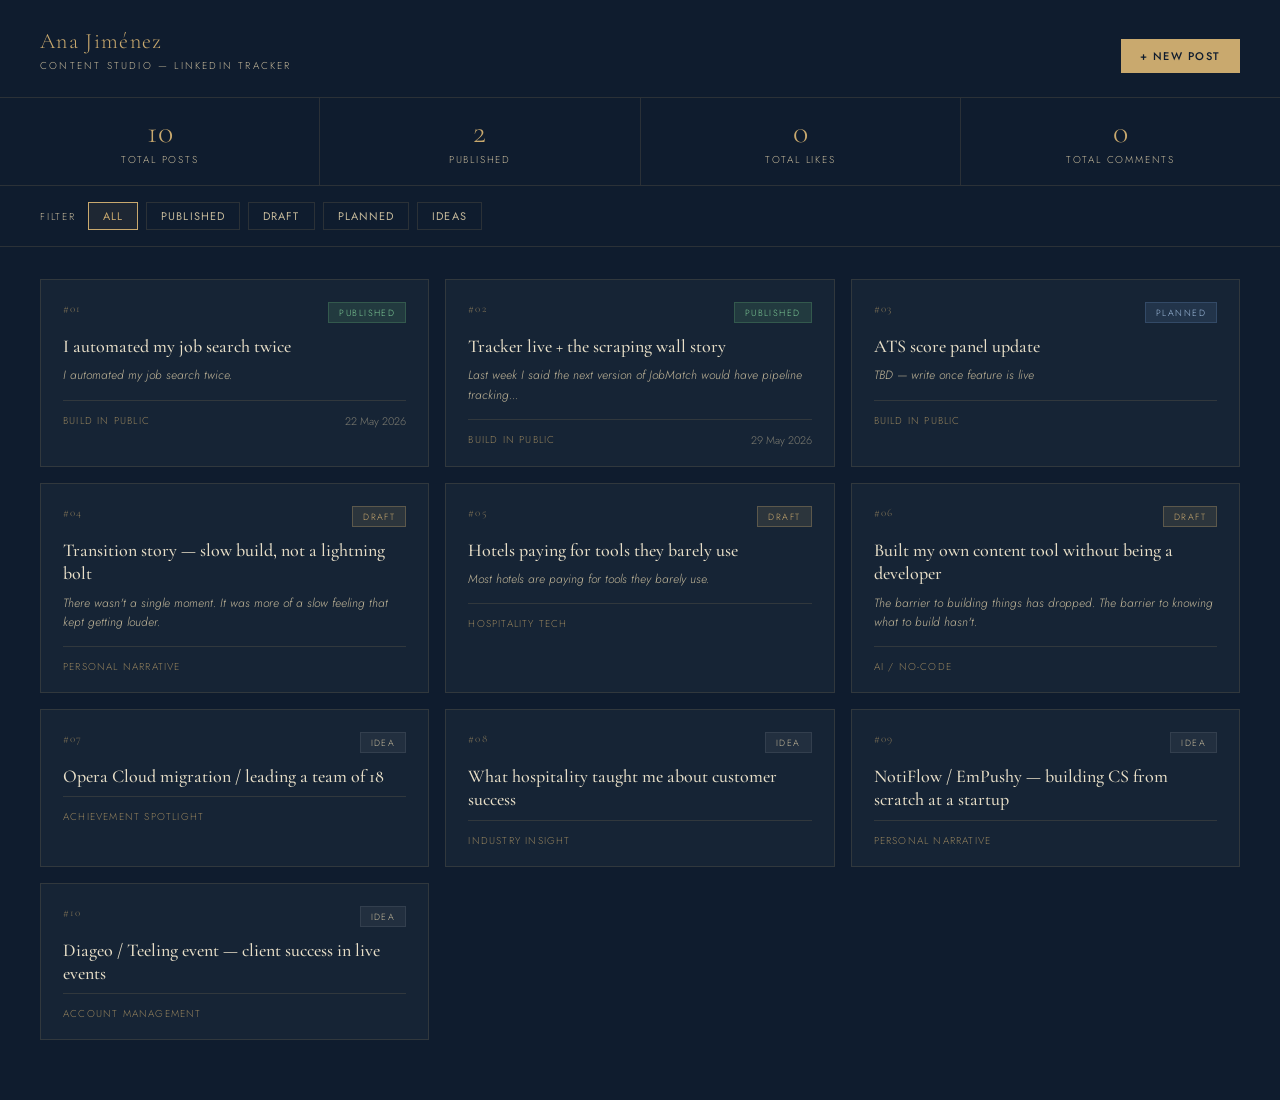
==== studio.html @ 7f32c39e "Add content studio tracker" ====
<!DOCTYPE html>
<html lang="en">
<head>
<meta charset="UTF-8">
<meta name="viewport" content="width=device-width, initial-scale=1.0">
<title>Content Studio — Ana Jiménez</title>
<link href="https://fonts.googleapis.com/css2?family=Cormorant+Garamond:ital,wght@0,400;0,500;0,600;1,400&family=Jost:wght@300;400;500;600&display=swap" rel="stylesheet">
<style>
:root {
  --navy: #0F1C2E;
  --navy-mid: #162435;
  --navy-light: #1e3050;
  --gold: #C9A96E;
  --gold-muted: rgba(201,169,110,0.3);
  --cream: #E8DFC8;
  --cream-muted: #c4b89a;
  --white: #f9f7f3;
  --text: #2a2a2a;
  --text-light: #666;
  --border: rgba(201,169,110,0.15);
}
*, *::before, *::after { box-sizing: border-box; margin: 0; padding: 0; }
html { font-size: 14px; }
body {
  background: var(--navy);
  color: var(--cream);
  font-family: 'Jost', sans-serif;
  font-weight: 300;
  min-height: 100vh;
}
header {
  padding: 28px 40px 24px;
  border-bottom: 1px solid var(--border);
  display: flex;
  align-items: flex-end;
  justify-content: space-between;
  gap: 16px;
}
.brand { display: flex; flex-direction: column; gap: 4px; }
.brand-name { font-family: 'Cormorant Garamond', serif; font-size: 22px; color: var(--gold); letter-spacing: 0.06em; }
.brand-sub { font-size: 10px; letter-spacing: 0.22em; text-transform: uppercase; color: var(--cream-muted); }
.header-actions { display: flex; gap: 10px; align-items: center; }
.btn {
  font-family: 'Jost', sans-serif;
  font-size: 11px;
  letter-spacing: 0.14em;
  text-transform: uppercase;
  padding: 8px 18px;
  border: 1px solid var(--gold-muted);
  background: transparent;
  color: var(--gold);
  cursor: pointer;
  transition: all 0.2s;
}
.btn:hover { background: var(--gold); color: var(--navy); border-color: var(--gold); }
.btn-primary { background: var(--gold); color: var(--navy); border-color: var(--gold); font-weight: 500; }
.btn-primary:hover { background: var(--cream); border-color: var(--cream); }
.stats-bar { display: flex; gap: 0; border-bottom: 1px solid var(--border); }
.stat { flex: 1; padding: 18px 24px; border-right: 1px solid var(--border); text-align: center; }
.stat:last-child { border-right: none; }
.stat-num { font-family: 'Cormorant Garamond', serif; font-size: 32px; color: var(--gold); line-height: 1; margin-bottom: 4px; }
.stat-label { font-size: 10px; letter-spacing: 0.18em; text-transform: uppercase; color: var(--cream-muted); }
.filters {
  padding: 16px 40px;
  display: flex;
  gap: 8px;
  flex-wrap: wrap;
  border-bottom: 1px solid var(--border);
  align-items: center;
}
.filter-label { font-size: 10px; letter-spacing: 0.18em; text-transform: uppercase; color: var(--cream-muted); margin-right: 4px; }
.filter-chip {
  font-family: 'Jost', sans-serif;
  font-size: 11px;
  letter-spacing: 0.1em;
  text-transform: uppercase;
  padding: 5px 14px;
  border: 1px solid var(--border);
  background: transparent;
  color: var(--cream-muted);
  cursor: pointer;
  transition: all 0.18s;
}
.filter-chip:hover { border-color: var(--gold-muted); color: var(--cream); }
.filter-chip.active { border-color: var(--gold); color: var(--gold); background: rgba(201,169,110,0.08); }
.posts-container { padding: 32px 40px 60px; }
.posts-grid { display: grid; grid-template-columns: repeat(auto-fill, minmax(300px, 1fr)); gap: 16px; }
.post-card {
  background: var(--navy-mid);
  border: 1px solid var(--border);
  padding: 22px 22px 18px;
  cursor: pointer;
  transition: all 0.2s;
  position: relative;
  overflow: hidden;
}
.post-card::before {
  content: '';
  position: absolute;
  top: 0; left: 0;
  width: 2px; height: 100%;
  background: var(--gold);
  opacity: 0;
  transition: opacity 0.2s;
}
.post-card:hover { border-color: var(--gold-muted); transform: translateY(-1px); }
.post-card:hover::before { opacity: 1; }
.card-top { display: flex; justify-content: space-between; align-items: flex-start; margin-bottom: 12px; gap: 10px; }
.card-num { font-family: 'Cormorant Garamond', serif; font-size: 11px; color: var(--gold); letter-spacing: 0.1em; opacity: 0.6; flex-shrink: 0; }
.status-badge { font-size: 9px; letter-spacing: 0.16em; text-transform: uppercase; padding: 3px 10px; flex-shrink: 0; }
.status-published  { background: rgba(100,180,120,0.15); color: #7ecb97; border: 1px solid rgba(100,180,120,0.25); }
.status-draft      { background: rgba(201,169,110,0.12); color: var(--gold); border: 1px solid var(--gold-muted); }
.status-planned    { background: rgba(120,160,220,0.12); color: #a0bcde; border: 1px solid rgba(120,160,220,0.2); }
.status-idea       { background: rgba(255,255,255,0.05); color: var(--cream-muted); border: 1px solid rgba(255,255,255,0.08); }
.card-title { font-family: 'Cormorant Garamond', serif; font-size: 18px; font-weight: 500; color: var(--cream); line-height: 1.3; margin-bottom: 8px; }
.card-hook { font-size: 12px; color: var(--cream-muted); line-height: 1.6; font-style: italic; margin-bottom: 14px; display: -webkit-box; -webkit-line-clamp: 2; -webkit-box-orient: vertical; overflow: hidden; }
.card-meta { display: flex; gap: 12px; align-items: center; flex-wrap: wrap; border-top: 1px solid var(--border); padding-top: 12px; }
.card-category { font-size: 10px; letter-spacing: 0.12em; text-transform: uppercase; color: var(--gold); opacity: 0.7; }
.card-date { font-size: 11px; color: var(--cream-muted); opacity: 0.6; margin-left: auto; }
.card-stats { display: flex; gap: 12px; margin-top: 10px; }
.card-stat-item { font-size: 11px; color: var(--cream-muted); display: flex; align-items: center; gap: 4px; }
.card-stat-item span { color: var(--gold); font-weight: 500; }
.empty-state { grid-column: 1/-1; padding: 60px 24px; text-align: center; color: var(--cream-muted); }
.empty-state p { font-size: 13px; opacity: 0.5; }
.modal-overlay {
  position: fixed;
  inset: 0;
  background: rgba(8,14,22,0.88);
  z-index: 1000;
  display: none;
  align-items: center;
  justify-content: center;
  padding: 24px;
  backdrop-filter: blur(4px);
}
.modal-overlay.open { display: flex; }
.modal {
  background: var(--navy-mid);
  border: 1px solid var(--border);
  width: 100%;
  max-width: 560px;
  max-height: 90vh;
  overflow-y: auto;
  padding: 32px;
  position: relative;
  animation: modalIn 0.2s ease;
}
@keyframes modalIn {
  from { opacity: 0; transform: translateY(8px); }
  to   { opacity: 1; transform: translateY(0); }
}
.modal-header { display: flex; justify-content: space-between; align-items: center; margin-bottom: 24px; padding-bottom: 16px; border-bottom: 1px solid var(--border); }
.modal-title { font-family: 'Cormorant Garamond', serif; font-size: 22px; color: var(--gold); }
.modal-close { background: none; border: none; color: var(--cream-muted); cursor: pointer; font-size: 20px; line-height: 1; padding: 4px; transition: color 0.15s; }
.modal-close:hover { color: var(--cream); }
.form-row { margin-bottom: 18px; }
.form-label { display: block; font-size: 10px; letter-spacing: 0.18em; text-transform: uppercase; color: var(--cream-muted); margin-bottom: 6px; }
.form-input, .form-select, .form-textarea {
  width: 100%;
  background: rgba(255,255,255,0.04);
  border: 1px solid var(--border);
  color: var(--cream);
  font-family: 'Jost', sans-serif;
  font-size: 13px;
  font-weight: 300;
  padding: 10px 14px;
  outline: none;
  transition: border-color 0.15s;
}
.form-input:focus, .form-select:focus, .form-textarea:focus { border-color: var(--gold-muted); }
.form-select option { background: var(--navy); }
.form-textarea { resize: vertical; min-height: 72px; line-height: 1.6; }
.form-row-2 { display: grid; grid-template-columns: 1fr 1fr; gap: 14px; }
.form-row-3 { display: grid; grid-template-columns: 1fr 1fr 1fr; gap: 14px; }
.modal-footer { display: flex; gap: 10px; justify-content: flex-end; margin-top: 24px; padding-top: 20px; border-top: 1px solid var(--border); }
.btn-danger { border-color: rgba(200,80,80,0.3); color: #e08080; }
.btn-danger:hover { background: rgba(200,80,80,0.15); }
</style>
</head>
<body>

<header>
  <div class="brand">
    <div class="brand-name">Ana Jiménez</div>
    <div class="brand-sub">Content Studio — LinkedIn Tracker</div>
  </div>
  <div class="header-actions">
    <button class="btn btn-primary" onclick="openModal()">+ New Post</button>
  </div>
</header>

<div class="stats-bar" id="statsBar"></div>

<div class="filters">
  <span class="filter-label">Filter</span>
  <button class="filter-chip active" data-filter="all" onclick="setFilter('all', this)">All</button>
  <button class="filter-chip" data-filter="Published" onclick="setFilter('Published', this)">Published</button>
  <button class="filter-chip" data-filter="Draft" onclick="setFilter('Draft', this)">Draft</button>
  <button class="filter-chip" data-filter="Planned" onclick="setFilter('Planned', this)">Planned</button>
  <button class="filter-chip" data-filter="Idea" onclick="setFilter('Idea', this)">Ideas</button>
</div>

<div class="posts-container">
  <div class="posts-grid" id="postsGrid"></div>
</div>

<div class="modal-overlay" id="modalOverlay" onclick="handleOverlayClick(event)">
  <div class="modal">
    <div class="modal-header">
      <div class="modal-title" id="modalTitle">New Post</div>
      <button class="modal-close" onclick="closeModal()">×</button>
    </div>
    <div class="form-row">
      <label class="form-label">Topic / Angle</label>
      <input class="form-input" id="f-topic" placeholder="What's this post about?" />
    </div>
    <div class="form-row">
      <label class="form-label">Hook — first line</label>
      <input class="form-input" id="f-hook" placeholder="The opening line..." />
    </div>
    <div class="form-row">
      <label class="form-label">Category</label>
      <select class="form-select" id="f-category">
        <option value="">— choose —</option>
        <option>Build in Public</option>
        <option>Personal Narrative</option>
        <option>Achievement Spotlight</option>
        <option>Hospitality Tech</option>
        <option>AI / No-Code</option>
        <option>Account Management</option>
        <option>Industry Insight</option>
      </select>
    </div>
    <div class="form-row-2">
      <div class="form-row" style="margin-bottom:0">
        <label class="form-label">Status</label>
        <select class="form-select" id="f-status">
          <option>Idea</option>
          <option>Planned</option>
          <option>Draft</option>
          <option>Published</option>
        </select>
      </div>
      <div class="form-row" style="margin-bottom:0">
        <label class="form-label">Scheduled / Published</label>
        <input class="form-input" id="f-date" type="date" />
      </div>
    </div>
    <div style="margin-top:18px"></div>
    <div class="form-row-3">
      <div class="form-row" style="margin-bottom:0">
        <label class="form-label">Likes</label>
        <input class="form-input" id="f-likes" type="number" placeholder="0" min="0" />
      </div>
      <div class="form-row" style="margin-bottom:0">
        <label class="form-label">Comments</label>
        <input class="form-input" id="f-comments" type="number" placeholder="0" min="0" />
      </div>
      <div class="form-row" style="margin-bottom:0">
        <label class="form-label">Reposts</label>
        <input class="form-input" id="f-reposts" type="number" placeholder="0" min="0" />
      </div>
    </div>
    <div class="form-row" style="margin-top:18px">
      <label class="form-label">Notes</label>
      <textarea class="form-textarea" id="f-notes" placeholder="Learnings, ideas for next time..."></textarea>
    </div>
    <div class="modal-footer">
      <button class="btn btn-danger" id="deleteBtn" onclick="deletePost()" style="display:none; margin-right:auto">Delete</button>
      <button class="btn" onclick="closeModal()">Cancel</button>
      <button class="btn btn-primary" onclick="savePost()">Save Post</button>
    </div>
  </div>
</div>

<script>
const STORAGE_KEY = 'ana_linkedin_posts';
let posts = [];
let editingId = null;
let activeFilter = 'all';

const SEED = [
  { id: 1, topic: "I automated my job search twice", hook: "I automated my job search twice.", category: "Build in Public", status: "Published", date: "2026-05-22", likes: 0, comments: 0, reposts: 0, notes: "Make.com + Gemini vs Flask + Claude. Option A storytelling version." },
  { id: 2, topic: "Tracker live + the scraping wall story", hook: "Last week I said the next version of JobMatch would have pipeline tracking...", category: "Build in Public", status: "Published", date: "2026-05-29", likes: 0, comments: 0, reposts: 0, notes: "Follow-up to post 1. LinkedIn & Indeed blocked scraping — manual step is the point." },
  { id: 3, topic: "ATS score panel update", hook: "TBD — write once feature is live", category: "Build in Public", status: "Planned", date: "", likes: 0, comments: 0, reposts: 0, notes: "Next up. Feature in progress." },
  { id: 4, topic: "Transition story — slow build, not a lightning bolt", hook: "There wasn't a single moment. It was more of a slow feeling that kept getting louder.", category: "Personal Narrative", status: "Draft", date: "", likes: 0, comments: 0, reposts: 0, notes: "" },
  { id: 5, topic: "Hotels paying for tools they barely use", hook: "Most hotels are paying for tools they barely use.", category: "Hospitality Tech", status: "Draft", date: "", likes: 0, comments: 0, reposts: 0, notes: "750 hours saved, zero extra cost angle." },
  { id: 6, topic: "Built my own content tool without being a developer", hook: "The barrier to building things has dropped. The barrier to knowing what to build hasn't.", category: "AI / No-Code", status: "Draft", date: "", likes: 0, comments: 0, reposts: 0, notes: "" },
  { id: 7, topic: "Opera Cloud migration / leading a team of 18", hook: "TBD", category: "Achievement Spotlight", status: "Idea", date: "", likes: 0, comments: 0, reposts: 0, notes: "Full migration, team of 18, Microsoft €1M moment." },
  { id: 8, topic: "What hospitality taught me about customer success", hook: "TBD", category: "Industry Insight", status: "Idea", date: "", likes: 0, comments: 0, reposts: 0, notes: "Ops, relationships, zero margin for error." },
  { id: 9, topic: "NotiFlow / EmPushy — building CS from scratch at a startup", hook: "TBD", category: "Personal Narrative", status: "Idea", date: "", likes: 0, comments: 0, reposts: 0, notes: "" },
  { id: 10, topic: "Diageo / Teeling event — client success in live events", hook: "TBD", category: "Account Management", status: "Idea", date: "", likes: 0, comments: 0, reposts: 0, notes: "PowerPlay card, room inventory re-engineering." },
];

function load() {
  try {
    const raw = localStorage.getItem(STORAGE_KEY);
    posts = raw ? JSON.parse(raw) : JSON.parse(JSON.stringify(SEED));
  } catch { posts = JSON.parse(JSON.stringify(SEED)); }
  render();
}

function save() {
  try { localStorage.setItem(STORAGE_KEY, JSON.stringify(posts)); } catch {}
}

function nextId() { return posts.length ? Math.max(...posts.map(p => p.id)) + 1 : 1; }

function setFilter(val, el) {
  activeFilter = val;
  document.querySelectorAll('.filter-chip').forEach(c => c.classList.remove('active'));
  el.classList.add('active');
  render();
}

function statusClass(s) {
  if (s === 'Published') return 'status-published';
  if (s === 'Draft')     return 'status-draft';
  if (s === 'Planned')   return 'status-planned';
  return 'status-idea';
}

function fmtDate(d) {
  if (!d) return '';
  try { return new Date(d + 'T00:00:00').toLocaleDateString('en-IE', { day:'numeric', month:'short', year:'numeric' }); }
  catch { return d; }
}

function renderStats() {
  const total     = posts.length;
  const published = posts.filter(p => p.status === 'Published').length;
  const likes     = posts.reduce((a, p) => a + (parseInt(p.likes) || 0), 0);
  const comments  = posts.reduce((a, p) => a + (parseInt(p.comments) || 0), 0);
  document.getElementById('statsBar').innerHTML = `
    <div class="stat"><div class="stat-num">${total}</div><div class="stat-label">Total Posts</div></div>
    <div class="stat"><div class="stat-num">${published}</div><div class="stat-label">Published</div></div>
    <div class="stat"><div class="stat-num">${likes}</div><div class="stat-label">Total Likes</div></div>
    <div class="stat"><div class="stat-num">${comments}</div><div class="stat-label">Total Comments</div></div>
  `;
}

function render() {
  renderStats();
  const filtered = activeFilter === 'all' ? posts : posts.filter(p => p.status === activeFilter);
  const grid = document.getElementById('postsGrid');
  if (!filtered.length) {
    grid.innerHTML = '<div class="empty-state"><p>No posts in this category yet.</p></div>';
    return;
  }
  grid.innerHTML = filtered.map(p => `
    <div class="post-card" onclick="openModal(${p.id})">
      <div class="card-top">
        <div class="card-num">#${String(p.id).padStart(2,'0')}</div>
        <div class="status-badge ${statusClass(p.status)}">${p.status}</div>
      </div>
      <div class="card-title">${p.topic || 'Untitled'}</div>
      ${p.hook && p.hook !== 'TBD' ? `<div class="card-hook">${p.hook}</div>` : ''}
      <div class="card-meta">
        ${p.category ? `<div class="card-category">${p.category}</div>` : ''}
        ${p.date ? `<div class="card-date">${fmtDate(p.date)}</div>` : ''}
      </div>
      ${(p.likes || p.comments || p.reposts) ? `
      <div class="card-stats">
        ${p.likes    ? `<div class="card-stat-item">♥ <span>${p.likes}</span></div>` : ''}
        ${p.comments ? `<div class="card-stat-item">💬 <span>${p.comments}</span></div>` : ''}
        ${p.reposts  ? `<div class="card-stat-item">↺ <span>${p.reposts}</span></div>` : ''}
      </div>` : ''}
    </div>
  `).join('');
}

function openModal(id) {
  editingId = id || null;
  const overlay = document.getElementById('modalOverlay');
  const deleteBtn = document.getElementById('deleteBtn');
  if (id) {
    const p = posts.find(x => x.id === id);
    if (!p) return;
    document.getElementById('modalTitle').textContent = `Edit Post #${String(id).padStart(2,'0')}`;
    document.getElementById('f-topic').value    = p.topic    || '';
    document.getElementById('f-hook').value     = p.hook !== 'TBD' ? (p.hook || '') : '';
    document.getElementById('f-category').value = p.category || '';
    document.getElementById('f-status').value   = p.status   || 'Idea';
    document.getElementById('f-date').value     = p.date     || '';
    document.getElementById('f-likes').value    = p.likes    || '';
    document.getElementById('f-comments').value = p.comments || '';
    document.getElementById('f-reposts').value  = p.reposts  || '';
    document.getElementById('f-notes').value    = p.notes    || '';
    deleteBtn.style.display = 'block';
  } else {
    document.getElementById('modalTitle').textContent = 'New Post';
    ['f-topic','f-hook','f-category','f-date','f-notes'].forEach(id => document.getElementById(id).value = '');
    ['f-likes','f-comments','f-reposts'].forEach(id => document.getElementById(id).value = '');
    document.getElementById('f-status').value = 'Idea';
    deleteBtn.style.display = 'none';
  }
  overlay.classList.add('open');
}

function closeModal() {
  document.getElementById('modalOverlay').classList.remove('open');
  editingId = null;
}

function handleOverlayClick(e) {
  if (e.target === document.getElementById('modalOverlay')) closeModal();
}

function savePost() {
  const topic = document.getElementById('f-topic').value.trim();
  if (!topic) { document.getElementById('f-topic').focus(); return; }
  const data = {
    topic,
    hook:     document.getElementById('f-hook').value.trim()     || 'TBD',
    category: document.getElementById('f-category').value        || '',
    status:   document.getElementById('f-status').value          || 'Idea',
    date:     document.getElementById('f-date').value            || '',
    likes:    parseInt(document.getElementById('f-likes').value)    || 0,
    comments: parseInt(document.getElementById('f-comments').value) || 0,
    reposts:  parseInt(document.getElementById('f-reposts').value)  || 0,
    notes:    document.getElementById('f-notes').value.trim()    || '',
  };
  if (editingId) {
    const idx = posts.findIndex(p => p.id === editingId);
    if (idx > -1) posts[idx] = { ...posts[idx], ...data };
  } else {
    posts.push({ id: nextId(), ...data });
  }
  save();
  closeModal();
  render();
}

function deletePost() {
  if (!editingId) return;
  if (!confirm('Delete this post entry?')) return;
  posts = posts.filter(p => p.id !== editingId);
  save();
  closeModal();
  render();
}

load();
</script>
</body>
</html>
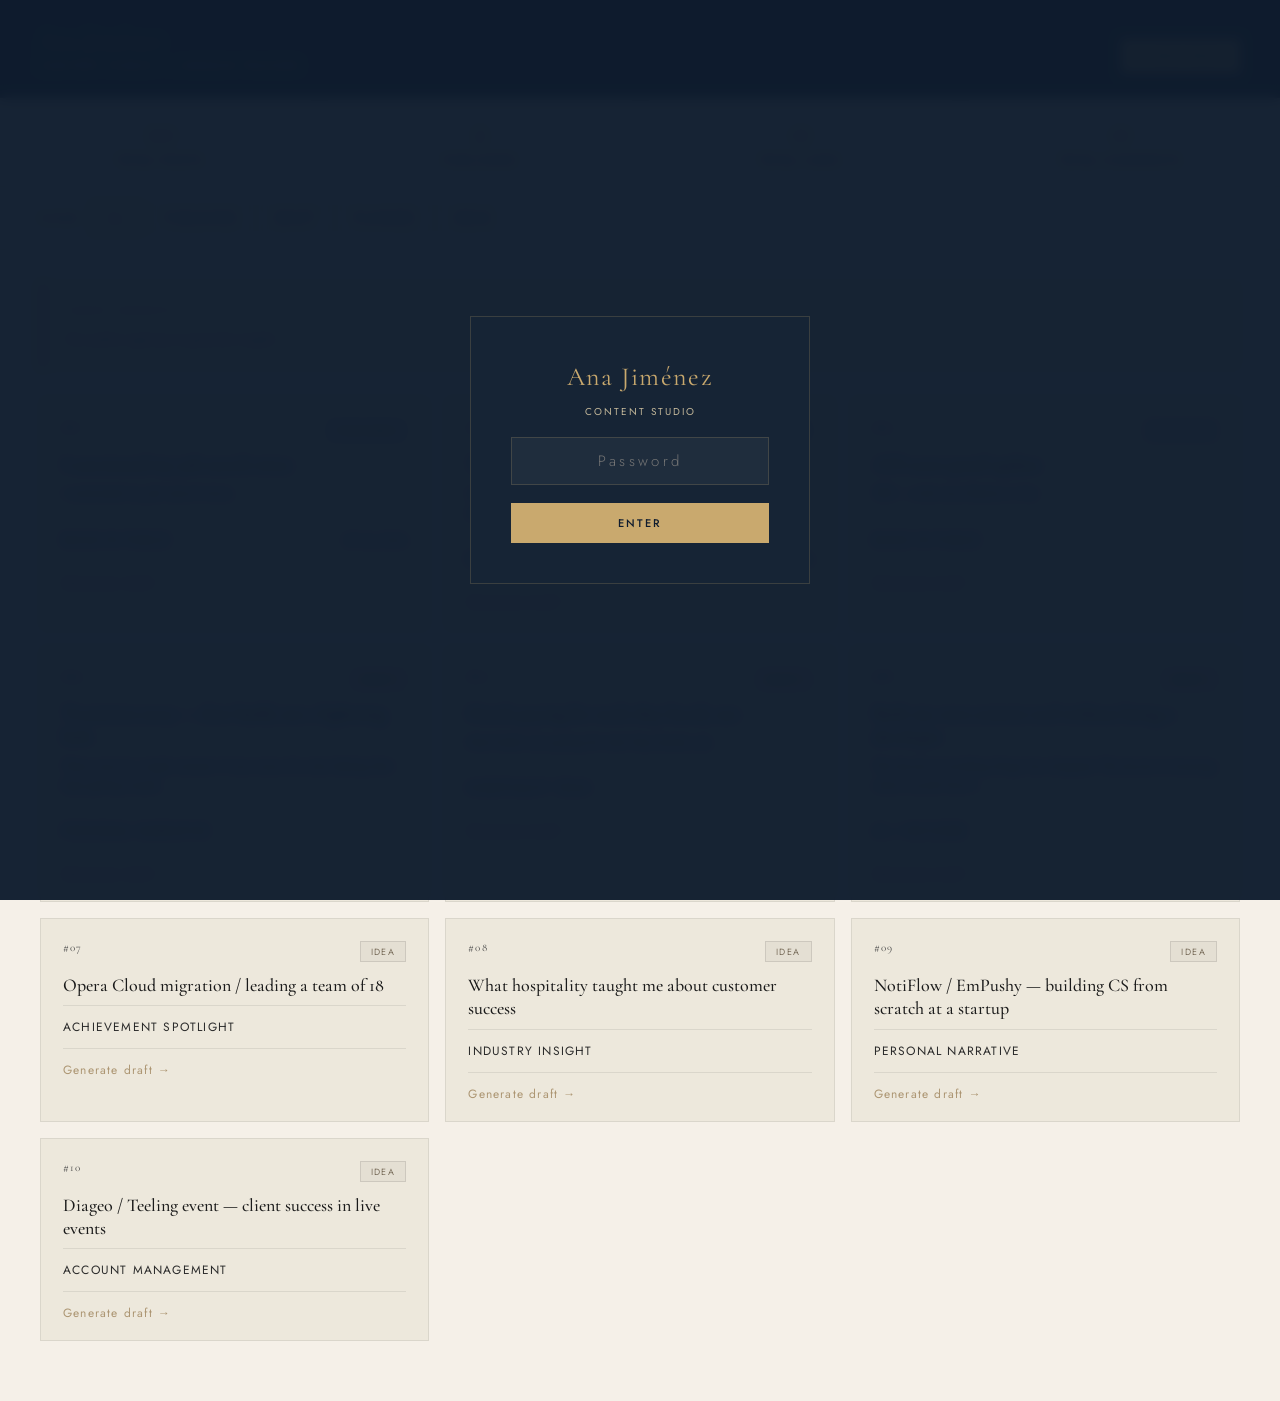
==== commit c9b886aa: "Add agent, scheduler, draft persistence, content studio" ====
--- a/studio.html
+++ b/studio.html
@@ -17,18 +17,25 @@
   --white: #f9f7f3;
   --text: #2a2a2a;
   --text-light: #666;
-  --border: rgba(201,169,110,0.15);
+  --border: rgba(201,169,110,0.2);
+  /* warm editorial theme */
+  --page-bg: #F5F0E8;
+  --surface: #EDE8DC;
+  --modal-bg: #FAF7F2;
+  --muted: #7A6E5C;
+  --border-soft: rgba(0,0,0,0.08);
 }
 *, *::before, *::after { box-sizing: border-box; margin: 0; padding: 0; }
 html { font-size: 14px; }
 body {
+  background: var(--page-bg);
+  color: var(--navy);
+  font-family: 'Jost', sans-serif;
+  font-weight: 400;
+  min-height: 100vh;
+}
+header {
   background: var(--navy);
-  color: var(--cream);
-  font-family: 'Jost', sans-serif;
-  font-weight: 300;
-  min-height: 100vh;
-}
-header {
   padding: 28px 40px 24px;
   border-bottom: 1px solid var(--border);
   display: flex;
@@ -55,39 +62,40 @@
 .btn:hover { background: var(--gold); color: var(--navy); border-color: var(--gold); }
 .btn-primary { background: var(--gold); color: var(--navy); border-color: var(--gold); font-weight: 500; }
 .btn-primary:hover { background: var(--cream); border-color: var(--cream); }
-.stats-bar { display: flex; gap: 0; border-bottom: 1px solid var(--border); }
-.stat { flex: 1; padding: 18px 24px; border-right: 1px solid var(--border); text-align: center; }
+.stats-bar { display: flex; gap: 0; border-bottom: 1px solid var(--border-soft); }
+.stat { flex: 1; padding: 18px 24px; border-right: 1px solid var(--border-soft); text-align: center; }
 .stat:last-child { border-right: none; }
-.stat-num { font-family: 'Cormorant Garamond', serif; font-size: 32px; color: var(--gold); line-height: 1; margin-bottom: 4px; }
-.stat-label { font-size: 10px; letter-spacing: 0.18em; text-transform: uppercase; color: var(--cream-muted); }
+.stat-num { font-family: 'Cormorant Garamond', serif; font-size: 32px; color: #a07840; line-height: 1; margin-bottom: 4px; }
+.stat-label { font-size: 11px; letter-spacing: 0.18em; text-transform: uppercase; color: #444; font-weight: 400; }
 .filters {
   padding: 16px 40px;
   display: flex;
   gap: 8px;
   flex-wrap: wrap;
-  border-bottom: 1px solid var(--border);
+  border-bottom: 1px solid var(--border-soft);
   align-items: center;
 }
-.filter-label { font-size: 10px; letter-spacing: 0.18em; text-transform: uppercase; color: var(--cream-muted); margin-right: 4px; }
+.filter-label { font-size: 10px; letter-spacing: 0.18em; text-transform: uppercase; color: #444; margin-right: 4px; }
 .filter-chip {
   font-family: 'Jost', sans-serif;
-  font-size: 11px;
+  font-size: 12px;
   letter-spacing: 0.1em;
   text-transform: uppercase;
   padding: 5px 14px;
-  border: 1px solid var(--border);
+  border: 1px solid rgba(15,28,46,0.25);
   background: transparent;
-  color: var(--cream-muted);
+  color: #444;
+  font-weight: 400;
   cursor: pointer;
   transition: all 0.18s;
 }
-.filter-chip:hover { border-color: var(--gold-muted); color: var(--cream); }
+.filter-chip:hover { border-color: var(--gold-muted); color: var(--navy); }
 .filter-chip.active { border-color: var(--gold); color: var(--gold); background: rgba(201,169,110,0.08); }
 .posts-container { padding: 32px 40px 60px; }
 .posts-grid { display: grid; grid-template-columns: repeat(auto-fill, minmax(300px, 1fr)); gap: 16px; }
 .post-card {
-  background: var(--navy-mid);
-  border: 1px solid var(--border);
+  background: var(--surface);
+  border: 1px solid var(--border-soft);
   padding: 22px 22px 18px;
   cursor: pointer;
   transition: all 0.2s;
@@ -106,22 +114,38 @@
 .post-card:hover { border-color: var(--gold-muted); transform: translateY(-1px); }
 .post-card:hover::before { opacity: 1; }
 .card-top { display: flex; justify-content: space-between; align-items: flex-start; margin-bottom: 12px; gap: 10px; }
-.card-num { font-family: 'Cormorant Garamond', serif; font-size: 11px; color: var(--gold); letter-spacing: 0.1em; opacity: 0.6; flex-shrink: 0; }
+.card-num { font-family: 'Cormorant Garamond', serif; font-size: 11px; color: #4a4a4a; letter-spacing: 0.1em; flex-shrink: 0; }
 .status-badge { font-size: 9px; letter-spacing: 0.16em; text-transform: uppercase; padding: 3px 10px; flex-shrink: 0; }
-.status-published  { background: rgba(100,180,120,0.15); color: #7ecb97; border: 1px solid rgba(100,180,120,0.25); }
-.status-draft      { background: rgba(201,169,110,0.12); color: var(--gold); border: 1px solid var(--gold-muted); }
-.status-planned    { background: rgba(120,160,220,0.12); color: #a0bcde; border: 1px solid rgba(120,160,220,0.2); }
-.status-idea       { background: rgba(255,255,255,0.05); color: var(--cream-muted); border: 1px solid rgba(255,255,255,0.08); }
-.card-title { font-family: 'Cormorant Garamond', serif; font-size: 18px; font-weight: 500; color: var(--cream); line-height: 1.3; margin-bottom: 8px; }
-.card-hook { font-size: 12px; color: var(--cream-muted); line-height: 1.6; font-style: italic; margin-bottom: 14px; display: -webkit-box; -webkit-line-clamp: 2; -webkit-box-orient: vertical; overflow: hidden; }
-.card-meta { display: flex; gap: 12px; align-items: center; flex-wrap: wrap; border-top: 1px solid var(--border); padding-top: 12px; }
-.card-category { font-size: 10px; letter-spacing: 0.12em; text-transform: uppercase; color: var(--gold); opacity: 0.7; }
-.card-date { font-size: 11px; color: var(--cream-muted); opacity: 0.6; margin-left: auto; }
+.status-published  { background: rgba(80,150,100,0.12); color: #3d8a5e; border: 1px solid rgba(80,150,100,0.25); }
+.status-draft      { background: rgba(201,169,110,0.15); color: #9e7a3e; border: 1px solid var(--gold-muted); }
+.status-planned    { background: rgba(80,110,180,0.1); color: #5570a8; border: 1px solid rgba(80,110,180,0.2); }
+.status-idea       { background: rgba(0,0,0,0.04); color: var(--muted); border: 1px solid rgba(0,0,0,0.1); }
+.card-title { font-family: 'Cormorant Garamond', serif; font-size: 18px; font-weight: 500; color: #1a1a1a; line-height: 1.3; margin-bottom: 8px; }
+.card-hook { font-size: 12px; font-weight: 400; color: #444; line-height: 1.6; font-style: italic; margin-bottom: 14px; display: -webkit-box; -webkit-line-clamp: 2; line-clamp: 2; -webkit-box-orient: vertical; overflow: hidden; }
+.card-meta { display: flex; gap: 12px; align-items: center; flex-wrap: wrap; border-top: 1px solid var(--border-soft); padding-top: 12px; }
+.card-category { font-size: 12px; font-weight: 400; letter-spacing: 0.1em; text-transform: uppercase; color: #2a2a2a; }
+.card-date { font-size: 11px; color: #555; margin-left: auto; }
 .card-stats { display: flex; gap: 12px; margin-top: 10px; }
-.card-stat-item { font-size: 11px; color: var(--cream-muted); display: flex; align-items: center; gap: 4px; }
+.card-stat-item { font-size: 11px; color: var(--muted); display: flex; align-items: center; gap: 4px; }
 .card-stat-item span { color: var(--gold); font-weight: 500; }
-.empty-state { grid-column: 1/-1; padding: 60px 24px; text-align: center; color: var(--cream-muted); }
+.empty-state { grid-column: 1/-1; padding: 60px 24px; text-align: center; color: var(--muted); }
 .empty-state p { font-size: 13px; opacity: 0.5; }
+.card-actions { margin-top: 12px; padding-top: 10px; border-top: 1px solid var(--border-soft); }
+.card-draft-btn {
+  font-family: 'Jost', sans-serif;
+  font-size: 12px;
+  font-weight: 400;
+  letter-spacing: 0.1em;
+  color: #8a6a3a;
+  background: none;
+  border: none;
+  padding: 0;
+  cursor: pointer;
+  opacity: 0.65;
+  transition: opacity 0.15s;
+}
+.card-draft-btn:hover { opacity: 1; }
+.card-draft-btn:disabled { opacity: 0.35; cursor: default; }
 .modal-overlay {
   position: fixed;
   inset: 0;
@@ -135,7 +159,7 @@
 }
 .modal-overlay.open { display: flex; }
 .modal {
-  background: var(--navy-mid);
+  background: var(--modal-bg);
   border: 1px solid var(--border);
   width: 100%;
   max-width: 560px;
@@ -151,30 +175,159 @@
 }
 .modal-header { display: flex; justify-content: space-between; align-items: center; margin-bottom: 24px; padding-bottom: 16px; border-bottom: 1px solid var(--border); }
 .modal-title { font-family: 'Cormorant Garamond', serif; font-size: 22px; color: var(--gold); }
-.modal-close { background: none; border: none; color: var(--cream-muted); cursor: pointer; font-size: 20px; line-height: 1; padding: 4px; transition: color 0.15s; }
-.modal-close:hover { color: var(--cream); }
+.modal-close { background: none; border: none; color: var(--muted); cursor: pointer; font-size: 20px; line-height: 1; padding: 4px; transition: color 0.15s; }
+.modal-close:hover { color: var(--navy); }
 .form-row { margin-bottom: 18px; }
-.form-label { display: block; font-size: 10px; letter-spacing: 0.18em; text-transform: uppercase; color: var(--cream-muted); margin-bottom: 6px; }
+.form-label { display: block; font-size: 10px; letter-spacing: 0.18em; text-transform: uppercase; color: var(--muted); margin-bottom: 6px; }
 .form-input, .form-select, .form-textarea {
   width: 100%;
-  background: rgba(255,255,255,0.04);
-  border: 1px solid var(--border);
-  color: var(--cream);
+  background: rgba(255,255,255,0.6);
+  border: 1px solid rgba(0,0,0,0.12);
+  color: var(--navy);
   font-family: 'Jost', sans-serif;
   font-size: 13px;
-  font-weight: 300;
+  font-weight: 400;
   padding: 10px 14px;
   outline: none;
   transition: border-color 0.15s;
 }
 .form-input:focus, .form-select:focus, .form-textarea:focus { border-color: var(--gold-muted); }
-.form-select option { background: var(--navy); }
+.form-select option { background: var(--modal-bg); }
 .form-textarea { resize: vertical; min-height: 72px; line-height: 1.6; }
 .form-row-2 { display: grid; grid-template-columns: 1fr 1fr; gap: 14px; }
 .form-row-3 { display: grid; grid-template-columns: 1fr 1fr 1fr; gap: 14px; }
 .modal-footer { display: flex; gap: 10px; justify-content: flex-end; margin-top: 24px; padding-top: 20px; border-top: 1px solid var(--border); }
 .btn-danger { border-color: rgba(200,80,80,0.3); color: #e08080; }
 .btn-danger:hover { background: rgba(200,80,80,0.15); }
+@keyframes shake {
+  0%,100% { transform: translateX(0); }
+  20%     { transform: translateX(-8px); }
+  40%     { transform: translateX(8px); }
+  60%     { transform: translateX(-6px); }
+  80%     { transform: translateX(6px); }
+}
+.insights-panel {
+  margin-bottom: 28px;
+  padding: 20px 24px;
+  background: var(--surface);
+  border: 1px solid var(--border-soft);
+  border-left: 3px solid var(--gold);
+}
+.insights-heading {
+  font-size: 10px;
+  letter-spacing: 0.2em;
+  text-transform: uppercase;
+  color: var(--gold);
+  margin-bottom: 12px;
+  opacity: 0.8;
+}
+.insights-recommendation { font-size: 13px; color: #1a1a1a; line-height: 1.75; }
+.insights-overdue { margin-top: 14px; padding-top: 12px; border-top: 1px solid var(--border-soft); }
+.insights-overdue-label {
+  font-size: 10px;
+  letter-spacing: 0.16em;
+  text-transform: uppercase;
+  color: #e08080;
+  margin-bottom: 8px;
+}
+.insights-overdue-item { font-size: 12px; color: var(--muted); padding: 3px 0; }
+.insights-overdue-item::before { content: '— '; color: #e08080; opacity: 0.7; }
+.insights-refresh-note { margin-top: 12px; font-size: 11px; color: var(--gold); opacity: 0.55; letter-spacing: 0.06em; }
+.insights-empty { font-size: 12px; color: var(--muted); opacity: 0.5; font-style: italic; }
+.draft-link {
+  display: inline-block;
+  margin-top: 16px;
+  font-family: 'Jost', sans-serif;
+  font-size: 11px;
+  letter-spacing: 0.12em;
+  color: #8a6a3a;
+  background: none;
+  border: none;
+  padding: 0;
+  cursor: pointer;
+  transition: opacity 0.15s;
+}
+.draft-link:hover { opacity: 0.65; }
+.draft-no-draft { margin-top: 14px; font-size: 11px; color: var(--muted); opacity: 0.45; font-style: italic; }
+.draft-body { font-size: 13px; color: var(--navy); line-height: 1.8; max-height: 60vh; overflow-y: auto; }
+.draft-body p { margin-bottom: 14px; }
+.draft-body p:last-child { margin-bottom: 0; }
+.draft-hashtags { margin-top: 18px; padding-top: 14px; border-top: 1px solid var(--border); }
+.draft-hashtags-label { font-size: 10px; letter-spacing: 0.18em; text-transform: uppercase; color: var(--muted); margin-bottom: 8px; }
+.draft-hashtag-chip { display: inline-block; font-size: 11px; color: var(--gold); border: 1px solid var(--gold-muted); padding: 3px 10px; margin: 2px 4px 2px 0; letter-spacing: 0.06em; }
+.draft-visual { margin-top: 18px; padding-top: 14px; border-top: 1px solid var(--border); }
+.draft-visual-label { font-size: 10px; letter-spacing: 0.18em; text-transform: uppercase; color: var(--muted); margin-bottom: 6px; }
+.draft-visual-text { font-size: 12px; color: var(--muted); line-height: 1.5; font-style: italic; margin-bottom: 10px; }
+.draft-source-badge { font-size: 9px; letter-spacing: 0.14em; text-transform: uppercase; padding: 2px 8px; margin-left: 10px; vertical-align: middle; }
+.draft-source-saved { background: rgba(80,150,100,0.1); color: #3d8a5e; border: 1px solid rgba(80,150,100,0.2); }
+.draft-source-fresh { background: rgba(201,169,110,0.12); color: #9e7a3e; border: 1px solid var(--gold-muted); }
+.draft-saved-note { margin-top: 16px; font-size: 11px; color: var(--muted); font-style: italic; }
+.draft-regen-link { background: none; border: none; padding: 0; font-size: 11px; font-style: normal; color: #8a6a3a; cursor: pointer; font-family: 'Jost', sans-serif; font-weight: 400; }
+#authOverlay {
+  position: fixed;
+  inset: 0;
+  background: rgba(15,28,46,0.97);
+  z-index: 2000;
+  display: none;
+  align-items: center;
+  justify-content: center;
+  backdrop-filter: blur(6px);
+}
+.auth-box {
+  background: var(--navy-mid);
+  border: 1px solid var(--border);
+  padding: 44px 40px 40px;
+  width: 100%;
+  max-width: 340px;
+  display: flex;
+  flex-direction: column;
+  gap: 18px;
+  align-items: center;
+}
+.auth-title {
+  font-family: 'Cormorant Garamond', serif;
+  font-size: 26px;
+  color: var(--gold);
+  letter-spacing: 0.06em;
+}
+.auth-sub {
+  font-size: 10px;
+  letter-spacing: 0.2em;
+  text-transform: uppercase;
+  color: var(--cream-muted);
+  margin-top: -6px;
+}
+.auth-input {
+  width: 100%;
+  background: rgba(255,255,255,0.04);
+  border: 1px solid var(--border);
+  color: var(--cream);
+  font-family: 'Jost', sans-serif;
+  font-size: 15px;
+  font-weight: 300;
+  padding: 12px 16px;
+  outline: none;
+  text-align: center;
+  letter-spacing: 0.22em;
+  transition: border-color 0.15s;
+}
+.auth-input:focus { border-color: var(--gold-muted); }
+.auth-input.shake { animation: shake 0.4s ease; }
+.auth-btn {
+  width: 100%;
+  font-family: 'Jost', sans-serif;
+  font-size: 11px;
+  letter-spacing: 0.18em;
+  text-transform: uppercase;
+  padding: 11px 32px;
+  background: var(--gold);
+  color: var(--navy);
+  border: 1px solid var(--gold);
+  cursor: pointer;
+  font-weight: 500;
+  transition: all 0.2s;
+}
+.auth-btn:hover { background: var(--cream); border-color: var(--cream); }
 </style>
 </head>
 <body>
@@ -201,6 +354,7 @@
 </div>
 
 <div class="posts-container">
+  <div class="insights-panel" id="insightsPanel"></div>
   <div class="posts-grid" id="postsGrid"></div>
 </div>
 
@@ -273,8 +427,32 @@
   </div>
 </div>
 
+<div class="modal-overlay" id="draftOverlay" onclick="handleDraftOverlayClick(event)">
+  <div class="modal">
+    <div class="modal-header">
+      <div class="modal-title">Post Draft<span id="draftSourceBadge" class="draft-source-badge"></span></div>
+      <button class="modal-close" onclick="closeDraftModal()">×</button>
+    </div>
+    <div class="draft-body" id="draftBody"></div>
+    <div class="modal-footer">
+      <button class="btn" id="regenerateBtn" onclick="regenerateDraft()" style="display:none; margin-right:auto">Regenerate</button>
+      <button class="btn" onclick="closeDraftModal()">Close</button>
+      <button class="btn btn-primary" id="copyBtn" onclick="copyDraft()">Copy to clipboard</button>
+    </div>
+  </div>
+</div>
+
+<div id="authOverlay">
+  <div class="auth-box">
+    <div class="auth-title">Ana Jiménez</div>
+    <div class="auth-sub">Content Studio</div>
+    <input class="auth-input" id="authInput" type="password" placeholder="Password" autocomplete="current-password" />
+    <button class="auth-btn" onclick="submitAuth()">Enter</button>
+  </div>
+</div>
+
 <script>
-const STORAGE_KEY = 'ana_linkedin_posts';
+const AUTH_PASSWORD = 'rOG23az1.';
 let posts = [];
 let editingId = null;
 let activeFilter = 'all';
@@ -292,16 +470,20 @@
   { id: 10, topic: "Diageo / Teeling event — client success in live events", hook: "TBD", category: "Account Management", status: "Idea", date: "", likes: 0, comments: 0, reposts: 0, notes: "PowerPlay card, room inventory re-engineering." },
 ];
 
-function load() {
+async function load() {
   try {
-    const raw = localStorage.getItem(STORAGE_KEY);
-    posts = raw ? JSON.parse(raw) : JSON.parse(JSON.stringify(SEED));
+    const res = await fetch('/api/posts');
+    posts = res.ok ? await res.json() : JSON.parse(JSON.stringify(SEED));
   } catch { posts = JSON.parse(JSON.stringify(SEED)); }
   render();
 }
 
 function save() {
-  try { localStorage.setItem(STORAGE_KEY, JSON.stringify(posts)); } catch {}
+  fetch('/api/posts', {
+    method: 'POST',
+    headers: { 'Content-Type': 'application/json' },
+    body: JSON.stringify(posts)
+  }).catch(() => {});
 }
 
 function nextId() { return posts.length ? Math.max(...posts.map(p => p.id)) + 1 : 1; }
@@ -365,6 +547,9 @@
         ${p.comments ? `<div class="card-stat-item">💬 <span>${p.comments}</span></div>` : ''}
         ${p.reposts  ? `<div class="card-stat-item">↺ <span>${p.reposts}</span></div>` : ''}
       </div>` : ''}
+      <div class="card-actions">
+        <button class="card-draft-btn" onclick="event.stopPropagation(); generateCardDraft(this, ${p.id})">Generate draft →</button>
+      </div>
     </div>
   `).join('');
 }
@@ -440,7 +625,238 @@
   render();
 }
 
-load();
+function checkAuth() {
+  if (localStorage.getItem('studio_auth') === AUTH_PASSWORD) return;
+  const overlay = document.getElementById('authOverlay');
+  overlay.style.display = 'flex';
+  document.getElementById('authInput').addEventListener('keydown', function(e) {
+    if (e.key === 'Enter') submitAuth();
+  });
+}
+
+function submitAuth() {
+  const input = document.getElementById('authInput');
+  if (input.value === AUTH_PASSWORD) {
+    localStorage.setItem('studio_auth', AUTH_PASSWORD);
+    document.getElementById('authOverlay').style.display = 'none';
+  } else {
+    input.classList.add('shake');
+    input.addEventListener('animationend', () => input.classList.remove('shake'), { once: true });
+    input.value = '';
+    input.focus();
+  }
+}
+
+let agentDraft = null;
+let savedDrafts = {};
+let currentDraftPostId = null;
+
+async function loadInsights() {
+  const panel = document.getElementById('insightsPanel');
+  try {
+    const res = await fetch('/api/agent-output');
+    const data = res.ok ? await res.json() : { recommendation: null, overdue: [], context_was_updated: false };
+
+    agentDraft = data.draft || null;
+
+    let html = '<div class="insights-heading">Agent Insights</div>';
+
+    if (!data.recommendation && !data.overdue?.length) {
+      html += '<div class="insights-empty">Run python agent.py to generate insights</div>';
+    } else {
+      if (data.recommendation) {
+        html += `<div class="insights-recommendation">${data.recommendation}</div>`;
+      }
+      if (data.overdue?.length) {
+        html += '<div class="insights-overdue"><div class="insights-overdue-label">Overdue</div>';
+        data.overdue.forEach(t => { html += `<div class="insights-overdue-item">${t}</div>`; });
+        html += '</div>';
+      }
+      if (data.context_was_updated) {
+        html += '<div class="insights-refresh-note">Context refreshed this run</div>';
+      }
+      if (agentDraft?.text) {
+        html += '<button class="draft-link" onclick="openAgentDraftModal()">View draft →</button>';
+      } else {
+        html += '<div class="draft-no-draft">Run python agent.py to generate a draft</div>';
+      }
+    }
+
+    panel.innerHTML = html;
+  } catch {}
+}
+
+function openAgentDraftModal() {
+  currentDraftPostId = null;
+  openDraftModal(false);
+}
+
+function openDraftModal(fromCache = false) {
+  const badge = document.getElementById('draftSourceBadge');
+  if (fromCache) {
+    badge.textContent = 'Saved draft';
+    badge.className = 'draft-source-badge draft-source-saved';
+  } else if (currentDraftPostId) {
+    badge.textContent = 'Fresh draft';
+    badge.className = 'draft-source-badge draft-source-fresh';
+  } else {
+    badge.textContent = '';
+    badge.className = 'draft-source-badge';
+  }
+
+  document.getElementById('regenerateBtn').style.display = currentDraftPostId ? 'block' : 'none';
+  document.getElementById('copyBtn').textContent = 'Copy to clipboard';
+
+  renderDraftBody(fromCache);
+  document.getElementById('draftOverlay').classList.add('open');
+}
+
+function renderDraftBody(fromCache = false) {
+  const body = document.getElementById('draftBody');
+
+  if (!agentDraft?.text) {
+    body.innerHTML = '<p style="opacity:0.4;font-style:italic">Run python agent.py to generate a draft</p>';
+    return;
+  }
+
+  const { text, hashtags = [], visual_prompt = '' } = agentDraft;
+  let html = text.split('\n\n').map(p => `<p>${p.replace(/\n/g, '<br>')}</p>`).join('');
+
+  if (fromCache) {
+    html += '<p class="draft-saved-note">Saved draft — <button class="draft-regen-link" onclick="regenerateDraft()">Regenerate →</button></p>';
+  }
+
+  if (hashtags.length) {
+    html += '<div class="draft-hashtags">';
+    html += '<div class="draft-hashtags-label">Suggested hashtags</div>';
+    html += hashtags.map(h => `<span class="draft-hashtag-chip">#${h}</span>`).join('');
+    html += '</div>';
+  }
+
+  if (visual_prompt) {
+    html += '<div class="draft-visual">';
+    html += '<div class="draft-visual-label">Visual suggestion</div>';
+    html += `<div class="draft-visual-text">${visual_prompt}</div>`;
+    html += '<a href="http://localhost:5001/visual-builder" target="_blank" class="btn">Open Visual Builder</a>';
+    html += '</div>';
+  }
+
+  body.innerHTML = html;
+}
+
+async function regenerateDraft() {
+  if (!currentDraftPostId) return;
+  const post = posts.find(p => p.id === currentDraftPostId);
+  if (!post) return;
+
+  const btn = document.getElementById('regenerateBtn');
+  btn.textContent = 'Regenerating...';
+  btn.disabled = true;
+
+  try {
+    const res = await fetch('/api/generate-draft', {
+      method: 'POST',
+      headers: { 'Content-Type': 'application/json' },
+      body: JSON.stringify({
+        id:       post.id,
+        topic:    post.topic,
+        hook:     post.hook !== 'TBD' ? (post.hook || '') : '',
+        category: post.category || '',
+        notes:    post.notes    || '',
+      }),
+    });
+    const payload = await res.json();
+    if (!res.ok || payload.error) throw new Error(payload.error || `HTTP ${res.status}`);
+    agentDraft = payload;
+    savedDrafts[String(currentDraftPostId)] = payload;
+    const badge = document.getElementById('draftSourceBadge');
+    badge.textContent = 'Fresh draft';
+    badge.className = 'draft-source-badge draft-source-fresh';
+    renderDraftBody(false);
+  } catch (err) {
+    console.error('regenerate error:', err);
+  } finally {
+    btn.textContent = 'Regenerate';
+    btn.disabled = false;
+  }
+}
+
+function closeDraftModal() {
+  document.getElementById('draftOverlay').classList.remove('open');
+}
+
+function handleDraftOverlayClick(e) {
+  if (e.target === document.getElementById('draftOverlay')) closeDraftModal();
+}
+
+async function copyDraft() {
+  if (!agentDraft?.text) return;
+  const { text, hashtags = [] } = agentDraft;
+  const hashtagLine = hashtags.length ? '\n\n' + hashtags.map(h => `#${h}`).join(' ') : '';
+  await navigator.clipboard.writeText(text + hashtagLine);
+  const btn = document.getElementById('copyBtn');
+  btn.textContent = 'Copied!';
+  setTimeout(() => { btn.textContent = 'Copy to clipboard'; }, 2000);
+}
+
+async function generateCardDraft(btn, postId) {
+  const post = posts.find(p => p.id === postId);
+  if (!post) return;
+
+  // Serve from cache immediately if available
+  if (savedDrafts[String(postId)]) {
+    agentDraft = savedDrafts[String(postId)];
+    currentDraftPostId = postId;
+    openDraftModal(true); // true = from cache
+    return;
+  }
+
+  btn.textContent = 'Generating...';
+  btn.disabled = true;
+
+  try {
+    const res = await fetch('/api/generate-draft', {
+      method: 'POST',
+      headers: { 'Content-Type': 'application/json' },
+      body: JSON.stringify({
+        id:       post.id,
+        topic:    post.topic,
+        hook:     post.hook !== 'TBD' ? (post.hook || '') : '',
+        category: post.category || '',
+        notes:    post.notes    || '',
+      }),
+    });
+    const payload = await res.json();
+    if (!res.ok || payload.error) throw new Error(payload.error || `HTTP ${res.status}`);
+    agentDraft = payload;
+    savedDrafts[String(postId)] = payload;
+    currentDraftPostId = postId;
+    openDraftModal(false); // false = fresh from API
+    btn.textContent = 'Generate draft →';
+    btn.disabled = false;
+  } catch (err) {
+    console.error('generate-draft error:', err);
+    btn.textContent = 'Error — retry';
+    setTimeout(() => {
+      btn.textContent = 'Generate draft →';
+      btn.disabled = false;
+    }, 2000);
+  }
+}
+
+async function loadDrafts() {
+  try {
+    const res = await fetch('/api/drafts');
+    if (res.ok) savedDrafts = await res.json();
+  } catch {}
+}
+
+checkAuth();
+(async () => {
+  await loadDrafts();
+  await load();
+  loadInsights();
+})();
 </script>
 </body>
 </html>
